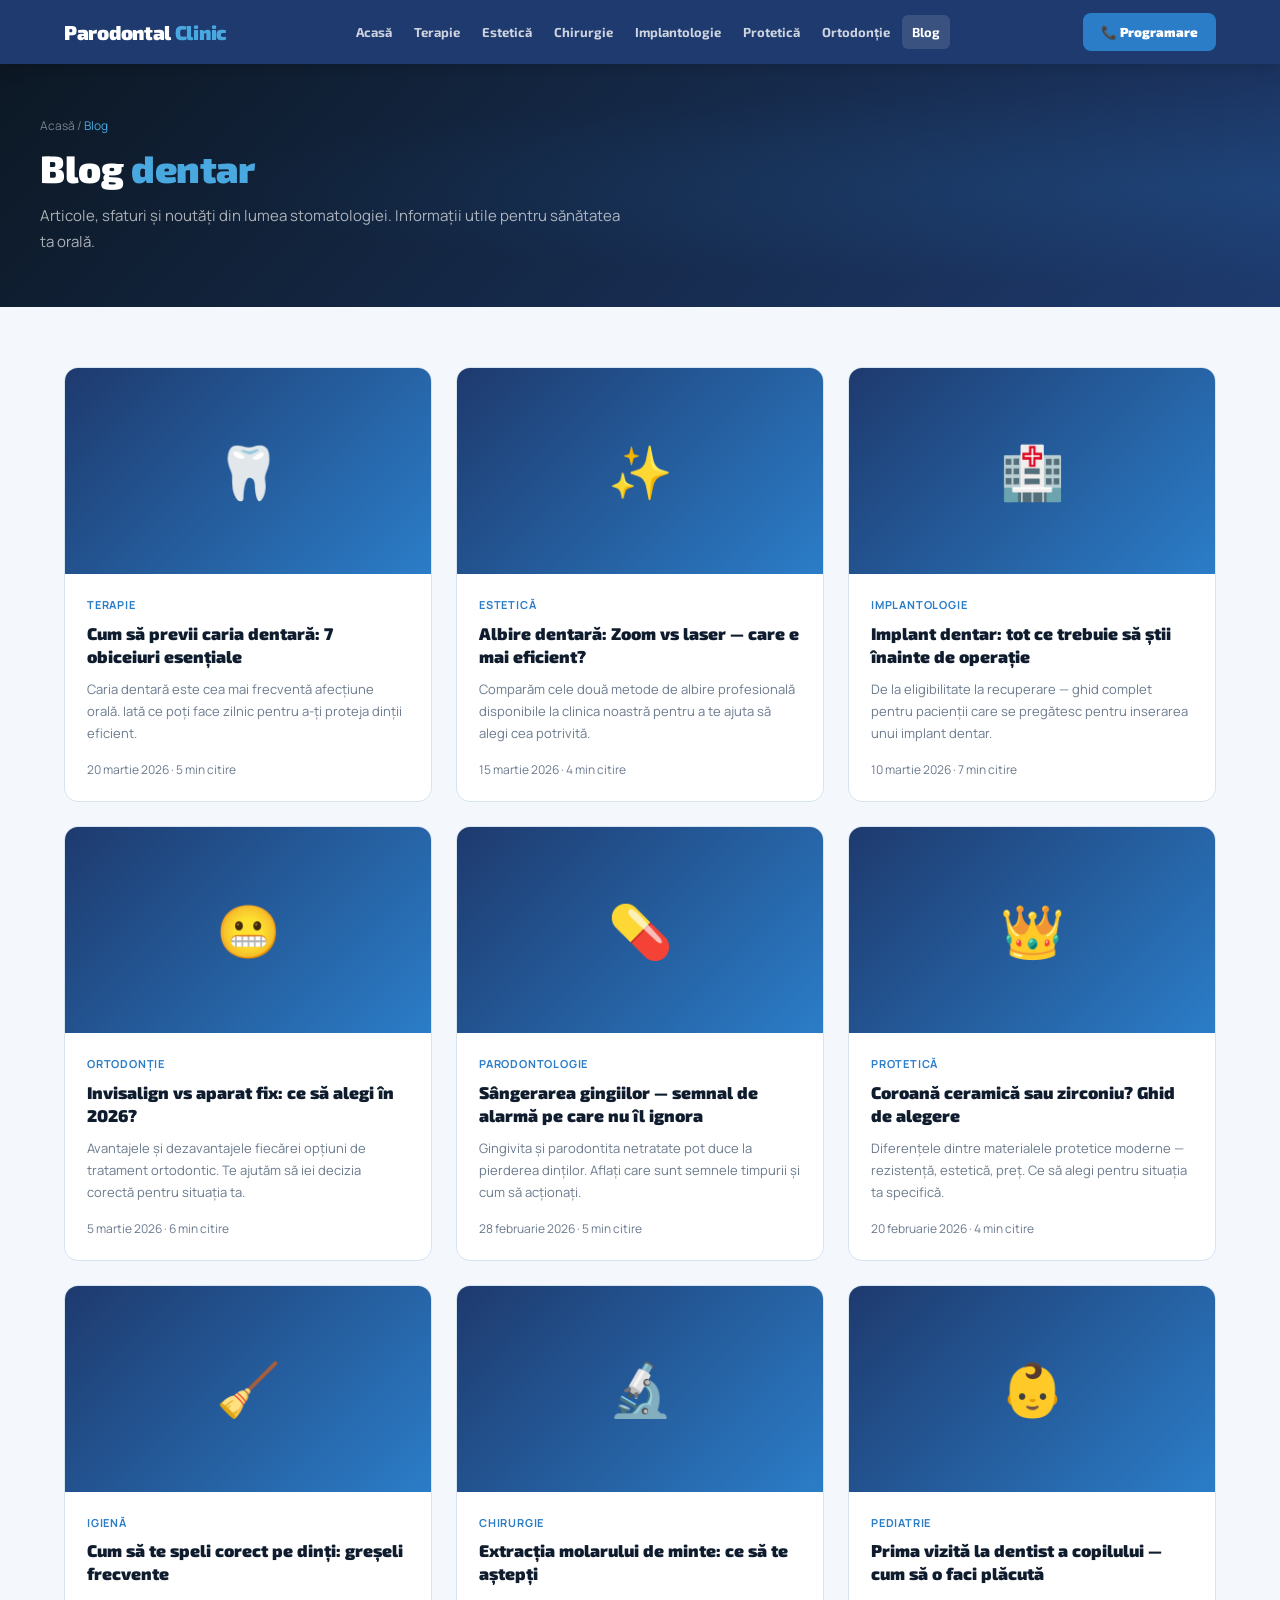
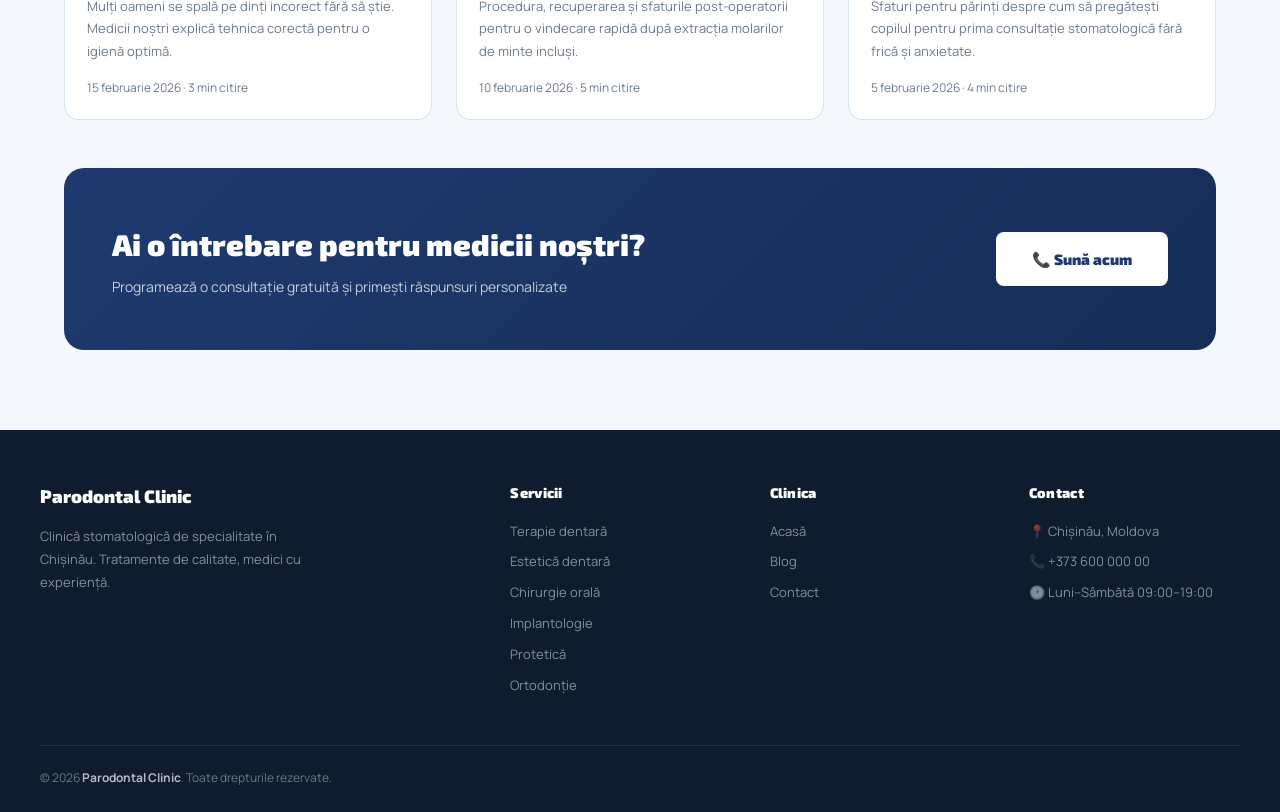
==== blog.html @ 5eae3a57 "Full multi-page website: 8 pages, responsive desktop+mobile, official brand colors" ====
<!DOCTYPE html>
<html lang="ro">
<head>
<meta charset="UTF-8">
<meta name="viewport" content="width=device-width, initial-scale=1.0">
<meta name="theme-color" content="#1E3A6E">
<title>Blog — Parodontal Clinic</title>
<link rel="preconnect" href="https://fonts.googleapis.com">
<link href="https://fonts.googleapis.com/css2?family=Exo+2:wght@700;900&family=Manrope:wght@400;500;600;700&display=swap" rel="stylesheet">
<link rel="stylesheet" href="style.css">
</head>
<body>
<header class="hdr">
  <div class="hdr-inner">
    <a href="index.html" class="logo">
      <img src="logo.png" alt="Parodontal Clinic" onerror="this.style.display='none';this.nextElementSibling.style.display='block'">
      <span class="logo-text" style="display:none">Parodontal <em>Clinic</em></span>
    </a>
    <nav class="nav">
      <a href="index.html">Acasă</a><a href="terapie.html">Terapie</a><a href="estetica.html">Estetică</a><a href="chirurgie.html">Chirurgie</a><a href="implantologie.html">Implantologie</a><a href="protetica.html">Protetică</a><a href="ortodontie.html">Ortodonție</a>
      <a href="blog.html" class="active">Blog</a>
    </nav>
    <a href="tel:+37360000000" class="hdr-phone">📞 Programare</a>
    <button class="hamburger" id="hamburger"><span></span><span></span><span></span></button>
  </div>
</header>
<div class="mobile-nav" id="mobileNav">
  <a href="index.html">🏠 Acasă</a><a href="terapie.html">🦷 Terapie</a><a href="estetica.html">✨ Estetică</a><a href="chirurgie.html">🔬 Chirurgie</a><a href="implantologie.html">🏥 Implantologie</a><a href="protetica.html">👑 Protetică</a><a href="ortodontie.html">😬 Ortodonție</a>
  <a href="blog.html" class="active">📝 Blog</a>
  <a href="tel:+37360000000" class="mob-phone">📞 Sună acum</a>
</div>

<div class="page-hero">
  <div class="page-hero-inner">
    <div class="breadcrumb"><a href="index.html">Acasă</a> / <span>Blog</span></div>
    <h1>Blog <em>dentar</em></h1>
    <p>Articole, sfaturi și noutăți din lumea stomatologiei. Informații utile pentru sănătatea ta orală.</p>
  </div>
</div>

<div class="page">
  <div class="blog-grid">
    <a href="#" class="blog-card">
      <div class="blog-img">🦷</div>
      <div class="blog-body">
        <div class="blog-cat">Terapie</div>
        <div class="blog-title">Cum să previi caria dentară: 7 obiceiuri esențiale</div>
        <div class="blog-excerpt">Caria dentară este cea mai frecventă afecțiune orală. Iată ce poți face zilnic pentru a-ți proteja dinții eficient.</div>
        <div class="blog-meta">20 martie 2026 · 5 min citire</div>
      </div>
    </a>
    <a href="#" class="blog-card">
      <div class="blog-img">✨</div>
      <div class="blog-body">
        <div class="blog-cat">Estetică</div>
        <div class="blog-title">Albire dentară: Zoom vs laser — care e mai eficient?</div>
        <div class="blog-excerpt">Comparăm cele două metode de albire profesională disponibile la clinica noastră pentru a te ajuta să alegi cea potrivită.</div>
        <div class="blog-meta">15 martie 2026 · 4 min citire</div>
      </div>
    </a>
    <a href="#" class="blog-card">
      <div class="blog-img">🏥</div>
      <div class="blog-body">
        <div class="blog-cat">Implantologie</div>
        <div class="blog-title">Implant dentar: tot ce trebuie să știi înainte de operație</div>
        <div class="blog-excerpt">De la eligibilitate la recuperare — ghid complet pentru pacienții care se pregătesc pentru inserarea unui implant dentar.</div>
        <div class="blog-meta">10 martie 2026 · 7 min citire</div>
      </div>
    </a>
    <a href="#" class="blog-card">
      <div class="blog-img">😬</div>
      <div class="blog-body">
        <div class="blog-cat">Ortodonție</div>
        <div class="blog-title">Invisalign vs aparat fix: ce să alegi în 2026?</div>
        <div class="blog-excerpt">Avantajele și dezavantajele fiecărei opțiuni de tratament ortodontic. Te ajutăm să iei decizia corectă pentru situația ta.</div>
        <div class="blog-meta">5 martie 2026 · 6 min citire</div>
      </div>
    </a>
    <a href="#" class="blog-card">
      <div class="blog-img">💊</div>
      <div class="blog-body">
        <div class="blog-cat">Parodontologie</div>
        <div class="blog-title">Sângerarea gingiilor — semnal de alarmă pe care nu îl ignora</div>
        <div class="blog-excerpt">Gingivita și parodontita netratate pot duce la pierderea dinților. Aflați care sunt semnele timpurii și cum să acționați.</div>
        <div class="blog-meta">28 februarie 2026 · 5 min citire</div>
      </div>
    </a>
    <a href="#" class="blog-card">
      <div class="blog-img">👑</div>
      <div class="blog-body">
        <div class="blog-cat">Protetică</div>
        <div class="blog-title">Coroană ceramică sau zirconiu? Ghid de alegere</div>
        <div class="blog-excerpt">Diferențele dintre materialele protetice moderne — rezistență, estetică, preț. Ce să alegi pentru situația ta specifică.</div>
        <div class="blog-meta">20 februarie 2026 · 4 min citire</div>
      </div>
    </a>
    <a href="#" class="blog-card">
      <div class="blog-img">🧹</div>
      <div class="blog-body">
        <div class="blog-cat">Igienă</div>
        <div class="blog-title">Cum să te speli corect pe dinți: greșeli frecvente</div>
        <div class="blog-excerpt">Mulți oameni se spală pe dinți incorect fără să știe. Medicii noștri explică tehnica corectă pentru o igienă optimă.</div>
        <div class="blog-meta">15 februarie 2026 · 3 min citire</div>
      </div>
    </a>
    <a href="#" class="blog-card">
      <div class="blog-img">🔬</div>
      <div class="blog-body">
        <div class="blog-cat">Chirurgie</div>
        <div class="blog-title">Extracția molarului de minte: ce să te aștepți</div>
        <div class="blog-excerpt">Procedura, recuperarea și sfaturile post-operatorii pentru o vindecare rapidă după extracția molarilor de minte incluși.</div>
        <div class="blog-meta">10 februarie 2026 · 5 min citire</div>
      </div>
    </a>
    <a href="#" class="blog-card">
      <div class="blog-img">👶</div>
      <div class="blog-body">
        <div class="blog-cat">Pediatrie</div>
        <div class="blog-title">Prima vizită la dentist a copilului — cum să o faci plăcută</div>
        <div class="blog-excerpt">Sfaturi pentru părinți despre cum să pregătești copilul pentru prima consultație stomatologică fără frică și anxietate.</div>
        <div class="blog-meta">5 februarie 2026 · 4 min citire</div>
      </div>
    </a>
  </div>

  <div style="margin-top:48px">
    <div class="cta-banner">
      <div class="cta-text"><h2>Ai o întrebare pentru medicii noștri?</h2><p>Programează o consultație gratuită și primești răspunsuri personalizate</p></div>
      <a href="tel:+37360000000" class="btn-white">📞 Sună acum</a>
    </div>
  </div>
</div>

<footer>
  <div class="footer-inner">
    <div class="footer-grid">
      <div class="footer-brand"><div class="footer-logo"><img src="logo.png" alt="Parodontal Clinic" onerror="this.style.display='none';this.nextElementSibling.style.display='block'"><span class="footer-logo-text" style="display:none">Parodontal Clinic</span></div><p>Clinică stomatologică de specialitate în Chișinău. Tratamente de calitate, medici cu experiență.</p></div>
      <div class="footer-col"><h4>Servicii</h4><a href="terapie.html">Terapie dentară</a><a href="estetica.html">Estetică dentară</a><a href="chirurgie.html">Chirurgie orală</a><a href="implantologie.html">Implantologie</a><a href="protetica.html">Protetică</a><a href="ortodontie.html">Ortodonție</a></div>
      <div class="footer-col"><h4>Clinica</h4><a href="index.html">Acasă</a><a href="blog.html">Blog</a><a href="#">Contact</a></div>
      <div class="footer-col"><h4>Contact</h4><p>📍 Chișinău, Moldova</p><p>📞 +373 600 000 00</p><p>🕐 Luni–Sâmbătă 09:00–19:00</p></div>
    </div>
    <div class="footer-bottom"><span>© 2026 <strong>Parodontal Clinic</strong>. Toate drepturile rezervate.</span></div>
  </div>
</footer>
<script>const ham=document.getElementById('hamburger'),mob=document.getElementById('mobileNav');ham.addEventListener('click',()=>{ham.classList.toggle('open');mob.classList.toggle('open');document.body.style.overflow=mob.classList.contains('open')?'hidden':'';});mob.querySelectorAll('a').forEach(a=>a.addEventListener('click',()=>{ham.classList.remove('open');mob.classList.remove('open');document.body.style.overflow='';}));</script>
</body>
</html>
---- style.css ----
/* ─── RESET & VARIABLES ─── */
*,*::before,*::after{box-sizing:border-box;margin:0;padding:0}
:root{
  --primary:#1E3A6E;
  --primary2:#162d57;
  --blue:#2B7DC8;
  --blue2:#4AA8E0;
  --ink:#0F1C2E;
  --ink2:#2D3F55;
  --ink3:#6B7A8D;
  --bg:#F4F8FC;
  --white:#fff;
  --border:#D6E4F0;
  --r:14px;
  --rs:8px;
  --max:1200px;
}
html,body{overflow-x:hidden}
body{font-family:'Manrope',sans-serif;background:var(--bg);color:var(--ink);font-size:15px;line-height:1.6}
a{color:inherit;text-decoration:none}
img{max-width:100%;display:block}

/* ─── HEADER / NAV ─── */
.hdr{background:var(--primary);position:sticky;top:0;z-index:200;box-shadow:0 2px 16px rgba(0,0,0,.2)}
.hdr-inner{max-width:var(--max);margin:0 auto;display:flex;align-items:center;justify-content:space-between;padding:0 24px;height:64px}
.logo img{height:38px;width:auto}
.logo-text{font-family:'Exo 2',sans-serif;font-size:20px;font-weight:900;color:#fff;letter-spacing:-.3px}
.logo-text em{color:var(--blue2);font-style:normal}
.nav{display:flex;align-items:center;gap:2px}
.nav a{font-family:'Exo 2',sans-serif;font-size:13px;font-weight:700;color:rgba(255,255,255,.78);padding:7px 10px;border-radius:6px;transition:all .15s;white-space:nowrap}
.nav a:hover,.nav a.active{color:#fff;background:rgba(255,255,255,.12)}
.hdr-phone{background:var(--blue);border-radius:var(--rs);padding:9px 18px;color:#fff;font-family:'Exo 2',sans-serif;font-size:13px;font-weight:900;white-space:nowrap;margin-left:14px;transition:background .2s}
.hdr-phone:hover{background:#2370b5}

/* hamburger */
.hamburger{display:none;flex-direction:column;gap:5px;cursor:pointer;padding:8px;background:none;border:none}
.hamburger span{display:block;width:24px;height:2px;background:#fff;border-radius:2px;transition:all .3s}
.hamburger.open span:nth-child(1){transform:translateY(7px) rotate(45deg)}
.hamburger.open span:nth-child(2){opacity:0}
.hamburger.open span:nth-child(3){transform:translateY(-7px) rotate(-45deg)}

/* mobile nav */
.mobile-nav{display:none;position:fixed;top:64px;left:0;right:0;bottom:0;background:var(--primary);z-index:199;overflow-y:auto;padding:16px}
.mobile-nav.open{display:block}
.mobile-nav a{display:block;font-family:'Exo 2',sans-serif;font-size:16px;font-weight:700;color:rgba(255,255,255,.8);padding:15px 16px;border-bottom:1px solid rgba(255,255,255,.1);border-radius:var(--rs)}
.mobile-nav a:hover,.mobile-nav a.active{color:#fff;background:rgba(255,255,255,.1)}
.mob-phone{display:block;background:var(--blue);color:#fff;text-align:center;font-family:'Exo 2',sans-serif;font-size:16px;font-weight:900;padding:16px;border-radius:var(--rs);margin-top:16px}

/* ─── HERO ─── */
.hero{background:linear-gradient(135deg,#0c1824 0%,var(--primary) 100%);padding:80px 24px 72px;position:relative;overflow:hidden}
.hero::before{content:'';position:absolute;inset:0;background:radial-gradient(ellipse at 70% 50%,rgba(43,125,200,.2) 0%,transparent 60%);pointer-events:none}
.hero-inner{max-width:var(--max);margin:0 auto;display:grid;grid-template-columns:1fr 1fr;gap:56px;align-items:center;position:relative;z-index:1}
.hero-badge{display:inline-block;background:rgba(74,168,224,.15);border:1px solid rgba(74,168,224,.4);border-radius:20px;padding:5px 14px;font-size:12px;font-weight:700;color:var(--blue2);letter-spacing:.5px;margin-bottom:16px}
.hero h1{font-family:'Exo 2',sans-serif;font-size:44px;font-weight:900;color:#fff;line-height:1.1;letter-spacing:-.5px;margin-bottom:16px}
.hero h1 em{color:var(--blue2);font-style:normal}
.hero-sub{font-size:16px;color:rgba(255,255,255,.65);margin-bottom:28px;line-height:1.7;max-width:480px}
.hero-btns{display:flex;gap:12px;flex-wrap:wrap}
.btn-primary{background:var(--blue);color:#fff;font-family:'Exo 2',sans-serif;font-size:15px;font-weight:900;padding:14px 28px;border-radius:var(--rs);transition:background .2s;border:none;cursor:pointer;display:inline-block}
.btn-primary:hover{background:#2370b5}
.btn-outline{background:transparent;color:#fff;font-family:'Exo 2',sans-serif;font-size:15px;font-weight:700;padding:14px 28px;border-radius:var(--rs);border:2px solid rgba(255,255,255,.35);transition:all .2s;display:inline-block}
.btn-outline:hover{border-color:rgba(255,255,255,.8)}
.hero-img-wrap{display:flex;justify-content:center}
.hero-img-box{width:100%;max-width:440px;aspect-ratio:4/3;background:rgba(255,255,255,.06);border:1px solid rgba(255,255,255,.12);border-radius:20px;display:flex;align-items:center;justify-content:center;font-size:90px}
.hero-stats{display:flex;gap:36px;margin-top:36px;flex-wrap:wrap}
.hstat-num{font-family:'Exo 2',sans-serif;font-size:30px;font-weight:900;color:var(--blue2);line-height:1}
.hstat-label{font-size:12px;color:rgba(255,255,255,.55);margin-top:4px}

/* ─── PAGE WRAP ─── */
.page{max-width:var(--max);margin:0 auto;padding:60px 24px 80px}

/* ─── SECTION ─── */
.section{margin-bottom:68px}
.section-head{margin-bottom:36px}
.section-head.center{text-align:center}
.stitle{font-family:'Exo 2',sans-serif;font-size:32px;font-weight:900;letter-spacing:-.5px;line-height:1.15;margin-bottom:8px}
.stitle em{font-style:normal;color:var(--blue)}
.sdesc{font-size:15px;color:var(--ink3);line-height:1.7;max-width:600px}
.section-head.center .sdesc{margin:0 auto}

/* ─── SERVICES GRID ─── */
.services-grid{display:grid;grid-template-columns:repeat(3,1fr);gap:22px}
.srv-card{background:var(--white);border:1px solid var(--border);border-radius:var(--r);padding:30px 24px;transition:box-shadow .2s,transform .2s;display:block}
.srv-card:hover{box-shadow:0 8px 36px rgba(30,58,110,.12);transform:translateY(-4px)}
.srv-icon{font-size:42px;margin-bottom:14px}
.srv-name{font-family:'Exo 2',sans-serif;font-size:18px;font-weight:900;color:var(--ink);margin-bottom:8px}
.srv-desc{font-size:13px;color:var(--ink3);line-height:1.7;margin-bottom:14px}
.srv-link{font-family:'Exo 2',sans-serif;font-size:13px;font-weight:700;color:var(--blue);display:flex;align-items:center;gap:4px}

/* ─── WHY GRID ─── */
.why-grid{display:grid;grid-template-columns:repeat(4,1fr);gap:20px}
.why-card{background:var(--white);border:1px solid var(--border);border-radius:var(--r);padding:28px 20px;text-align:center}
.why-icon{font-size:38px;margin-bottom:14px}
.why-title{font-family:'Exo 2',sans-serif;font-size:15px;font-weight:900;color:var(--ink);margin-bottom:8px}
.why-desc{font-size:13px;color:var(--ink3);line-height:1.6}

/* ─── DOCTORS ─── */
.doctors-grid{display:grid;grid-template-columns:repeat(4,1fr);gap:20px}
.doc-card{background:var(--white);border:1px solid var(--border);border-radius:var(--r);padding:28px 18px;text-align:center}
.doc-avatar{width:76px;height:76px;border-radius:50%;background:linear-gradient(135deg,var(--primary),var(--blue));display:flex;align-items:center;justify-content:center;font-size:32px;margin:0 auto 14px}
.doc-name{font-family:'Exo 2',sans-serif;font-size:15px;font-weight:900;color:var(--ink)}
.doc-spec{font-size:12px;color:var(--ink3);margin-top:4px}
.doc-exp{font-size:12px;color:var(--blue);font-weight:700;margin-top:6px}

/* ─── REVIEWS ─── */
.reviews-grid{display:grid;grid-template-columns:repeat(3,1fr);gap:20px}
.review-card{background:var(--white);border:1px solid var(--border);border-radius:var(--r);padding:26px}
.review-stars{color:#F59E0B;font-size:14px;margin-bottom:10px}
.review-text{font-size:13px;color:#444;line-height:1.75;margin-bottom:12px;font-style:italic}
.review-author{font-size:12px;color:var(--ink3);font-weight:700}

/* ─── CTA BANNER ─── */
.cta-banner{background:linear-gradient(135deg,var(--primary) 0%,var(--primary2) 100%);border-radius:20px;padding:52px 48px;display:flex;align-items:center;justify-content:space-between;gap:28px}
.cta-text h2{font-family:'Exo 2',sans-serif;font-size:30px;font-weight:900;color:#fff;margin-bottom:8px}
.cta-text p{font-size:14px;color:rgba(255,255,255,.75)}
.btn-white{background:#fff;color:var(--primary);font-family:'Exo 2',sans-serif;font-size:15px;font-weight:900;padding:15px 36px;border-radius:var(--rs);white-space:nowrap;display:inline-block;transition:opacity .2s}
.btn-white:hover{opacity:.9}

/* ─── PAGE HERO (inner pages) ─── */
.page-hero{background:linear-gradient(135deg,#0c1824 0%,var(--primary) 100%);padding:52px 24px;position:relative;overflow:hidden}
.page-hero::before{content:'';position:absolute;inset:0;background:radial-gradient(ellipse at right,rgba(43,125,200,.18) 0%,transparent 60%);pointer-events:none}
.page-hero-inner{max-width:var(--max);margin:0 auto;position:relative;z-index:1}
.breadcrumb{font-size:12px;color:rgba(255,255,255,.45);margin-bottom:12px}
.breadcrumb a{color:rgba(255,255,255,.45)}
.breadcrumb a:hover{color:#fff}
.breadcrumb span{color:var(--blue2)}
.page-hero h1{font-family:'Exo 2',sans-serif;font-size:38px;font-weight:900;color:#fff;line-height:1.15;letter-spacing:-.4px;margin-bottom:12px}
.page-hero h1 em{color:var(--blue2);font-style:normal}
.page-hero p{font-size:15px;color:rgba(255,255,255,.65);max-width:580px;line-height:1.75}

/* ─── TREATMENT CARDS ─── */
.treatment-grid{display:grid;grid-template-columns:repeat(2,1fr);gap:22px;margin-bottom:48px}
.treatment-card{background:var(--white);border:1px solid var(--border);border-radius:var(--r);overflow:hidden}
.treatment-top{background:linear-gradient(135deg,var(--primary),var(--blue));padding:22px;display:flex;align-items:center;gap:14px}
.treatment-top .t-icon{font-size:34px}
.treatment-top .t-name{font-family:'Exo 2',sans-serif;font-size:17px;font-weight:900;color:#fff}
.treatment-body{padding:20px}
.treatment-body p{font-size:13px;color:var(--ink3);line-height:1.75;margin-bottom:12px}
.treatment-price{font-family:'Exo 2',sans-serif;font-size:15px;font-weight:800;color:var(--blue)}

/* ─── BLOG ─── */
.blog-grid{display:grid;grid-template-columns:repeat(3,1fr);gap:24px}
.blog-card{background:var(--white);border:1px solid var(--border);border-radius:var(--r);overflow:hidden;transition:box-shadow .2s,transform .2s}
.blog-card:hover{box-shadow:0 8px 32px rgba(30,58,110,.1);transform:translateY(-4px)}
.blog-img{aspect-ratio:16/9;background:linear-gradient(135deg,var(--primary),var(--blue));display:flex;align-items:center;justify-content:center;font-size:52px}
.blog-body{padding:22px}
.blog-cat{font-size:11px;font-weight:700;color:var(--blue);text-transform:uppercase;letter-spacing:.8px;margin-bottom:8px}
.blog-title{font-family:'Exo 2',sans-serif;font-size:17px;font-weight:900;color:var(--ink);line-height:1.35;margin-bottom:10px}
.blog-excerpt{font-size:13px;color:var(--ink3);line-height:1.7;margin-bottom:16px}
.blog-meta{font-size:12px;color:var(--ink3)}

/* ─── FOOTER ─── */
footer{background:var(--ink);padding:52px 24px 24px}
.footer-inner{max-width:var(--max);margin:0 auto}
.footer-grid{display:grid;grid-template-columns:2fr 1fr 1fr 1fr;gap:48px;margin-bottom:40px}
.footer-logo{margin-bottom:14px}
.footer-logo img{height:34px;width:auto;filter:brightness(0) invert(1);opacity:.9}
.footer-logo-text{font-family:'Exo 2',sans-serif;font-size:18px;font-weight:900;color:#fff}
.footer-brand p{font-size:13px;color:rgba(255,255,255,.5);line-height:1.75;max-width:280px;margin-top:10px}
.footer-col h4{font-family:'Exo 2',sans-serif;font-size:14px;font-weight:900;color:#fff;margin-bottom:16px;letter-spacing:.3px}
.footer-col a{display:block;font-size:13px;color:rgba(255,255,255,.5);margin-bottom:10px;transition:color .2s}
.footer-col a:hover{color:#fff}
.footer-col p{font-size:13px;color:rgba(255,255,255,.5);margin-bottom:10px;line-height:1.6}
.footer-bottom{border-top:1px solid rgba(255,255,255,.1);padding-top:22px;display:flex;align-items:center;justify-content:space-between;font-size:12px;color:rgba(255,255,255,.4);flex-wrap:wrap;gap:8px}
.footer-bottom strong{color:rgba(255,255,255,.7)}

/* ─── RESPONSIVE ─── */
@media(max-width:1024px){
  .services-grid{grid-template-columns:repeat(2,1fr)}
  .why-grid{grid-template-columns:repeat(2,1fr)}
  .doctors-grid{grid-template-columns:repeat(2,1fr)}
  .footer-grid{grid-template-columns:1fr 1fr;gap:32px}
}
@media(max-width:768px){
  .nav,.hdr-phone{display:none}
  .hamburger{display:flex}
  .hero-inner{grid-template-columns:1fr}
  .hero h1{font-size:30px}
  .hero-img-wrap{display:none}
  .hero-stats{gap:22px}
  .hstat-num{font-size:24px}
  .services-grid{grid-template-columns:1fr}
  .why-grid{grid-template-columns:1fr 1fr}
  .doctors-grid{grid-template-columns:1fr 1fr}
  .reviews-grid{grid-template-columns:1fr}
  .treatment-grid{grid-template-columns:1fr}
  .blog-grid{grid-template-columns:1fr}
  .cta-banner{flex-direction:column;text-align:center;padding:36px 24px}
  .cta-text h2{font-size:22px}
  .footer-grid{grid-template-columns:1fr;gap:28px}
  .page{padding:36px 16px 60px}
  .stitle{font-size:24px}
  .page-hero{padding:36px 16px}
  .page-hero h1{font-size:28px}
  .footer-bottom{justify-content:center;text-align:center}
}
@media(max-width:480px){
  .why-grid{grid-template-columns:1fr}
  .hero-btns{flex-direction:column}
  .btn-primary,.btn-outline{text-align:center;width:100%}
}
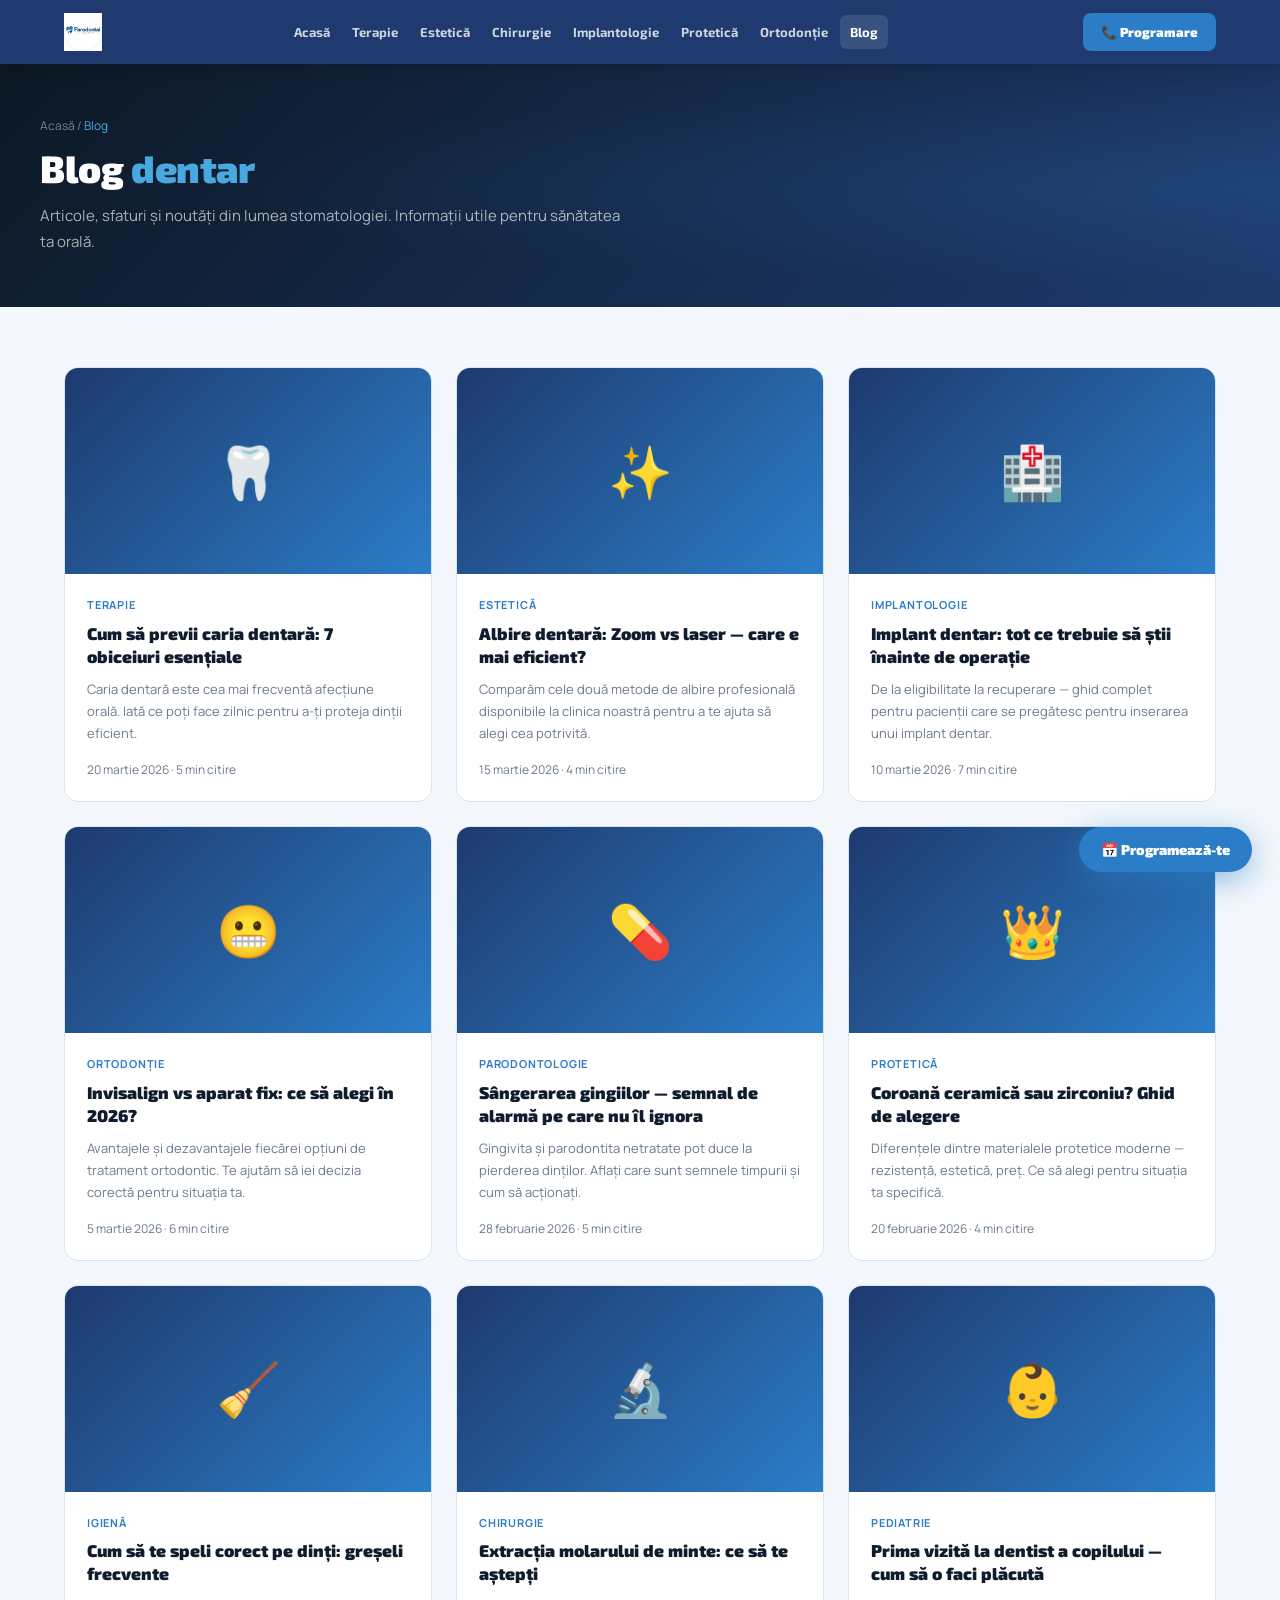
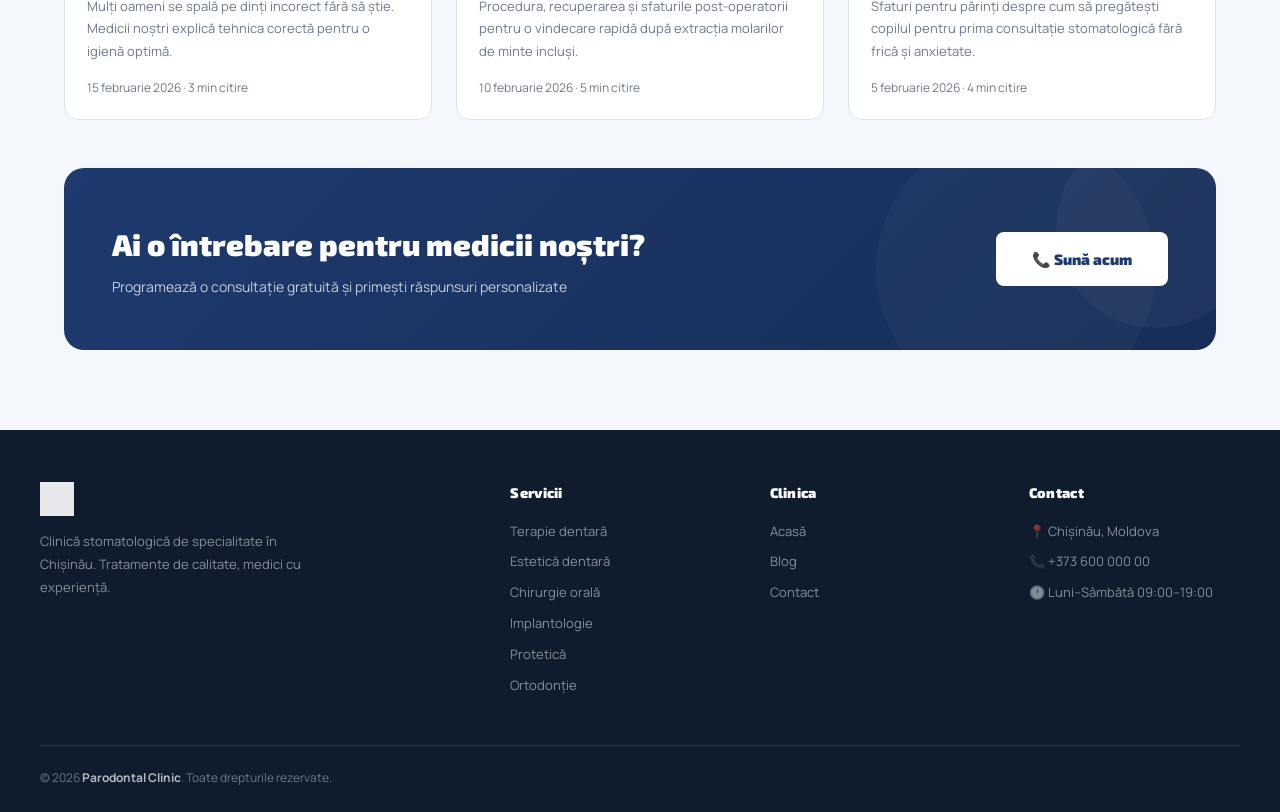
==== commit 17e4c57b: "Add animations, booking modal form on all pages, photo integration" ====
--- a/blog.html
+++ b/blog.html
@@ -124,7 +124,7 @@
   </div>
 
   <div style="margin-top:48px">
-    <div class="cta-banner">
+    <div class="cta-banner anim">
       <div class="cta-text"><h2>Ai o întrebare pentru medicii noștri?</h2><p>Programează o consultație gratuită și primești răspunsuri personalizate</p></div>
       <a href="tel:+37360000000" class="btn-white">📞 Sună acum</a>
     </div>
@@ -142,6 +142,56 @@
     <div class="footer-bottom"><span>© 2026 <strong>Parodontal Clinic</strong>. Toate drepturile rezervate.</span></div>
   </div>
 </footer>
-<script>const ham=document.getElementById('hamburger'),mob=document.getElementById('mobileNav');ham.addEventListener('click',()=>{ham.classList.toggle('open');mob.classList.toggle('open');document.body.style.overflow=mob.classList.contains('open')?'hidden':'';});mob.querySelectorAll('a').forEach(a=>a.addEventListener('click',()=>{ham.classList.remove('open');mob.classList.remove('open');document.body.style.overflow='';}));</script>
+
+<!-- FLOATING BOOK BUTTON -->
+<button class="book-float" id="bookBtn">📅 Programează-te</button>
+
+<!-- BOOKING MODAL -->
+<div class="modal" id="bookModal">
+  <div class="modal-overlay" id="bookOverlay"></div>
+  <div class="modal-box">
+    <button class="modal-close" id="bookClose">✕</button>
+    <div class="modal-title">Programare online</div>
+    <div class="modal-sub">Completează formularul și te contactăm în cel mai scurt timp.</div>
+    <form id="bookForm">
+      <div class="form-row">
+        <div class="form-group">
+          <label>Nume *</label>
+          <input type="text" placeholder="Ion Popescu" required>
+        </div>
+        <div class="form-group">
+          <label>Telefon *</label>
+          <input type="tel" placeholder="+373 6XX XXX XXX" required>
+        </div>
+      </div>
+      <div class="form-group">
+        <label>Serviciu dorit</label>
+        <select>
+          <option value="">— Selectează serviciul —</option>
+          <option>Consultație gratuită</option>
+          <option>Terapie dentară</option>
+          <option>Estetică dentară / Albire</option>
+          <option>Chirurgie orală</option>
+          <option>Implantologie</option>
+          <option>Protetică dentară</option>
+          <option>Ortodonție</option>
+          <option>Igienă profesională</option>
+          <option>Altul</option>
+        </select>
+      </div>
+      <div class="form-group">
+        <label>Data preferată</label>
+        <input type="date">
+      </div>
+      <div class="form-group">
+        <label>Mesaj (opțional)</label>
+        <textarea placeholder="Descrie pe scurt problema sau întrebarea ta..."></textarea>
+      </div>
+      <button type="submit" class="form-submit">Trimite cererea →</button>
+    </form>
+  </div>
+</div>
+
+<script src="app.js"></script>
 </body>
 </html>
--- a/style.css
+++ b/style.css
@@ -20,6 +20,22 @@
 a{color:inherit;text-decoration:none}
 img{max-width:100%;display:block}
 
+/* ─── SCROLL ANIMATIONS ─── */
+.anim{opacity:0;transform:translateY(32px);transition:opacity .65s ease,transform .65s ease}
+.anim.visible{opacity:1;transform:none}
+.anim-left{opacity:0;transform:translateX(-40px);transition:opacity .65s ease,transform .65s ease}
+.anim-left.visible{opacity:1;transform:none}
+.anim-right{opacity:0;transform:translateX(40px);transition:opacity .65s ease,transform .65s ease}
+.anim-right.visible{opacity:1;transform:none}
+.anim-scale{opacity:0;transform:scale(.92);transition:opacity .6s ease,transform .6s ease}
+.anim-scale.visible{opacity:1;transform:scale(1)}
+.delay-1{transition-delay:.1s}
+.delay-2{transition-delay:.2s}
+.delay-3{transition-delay:.3s}
+.delay-4{transition-delay:.4s}
+.delay-5{transition-delay:.5s}
+.delay-6{transition-delay:.6s}
+
 /* ─── HEADER / NAV ─── */
 .hdr{background:var(--primary);position:sticky;top:0;z-index:200;box-shadow:0 2px 16px rgba(0,0,0,.2)}
 .hdr-inner{max-width:var(--max);margin:0 auto;display:flex;align-items:center;justify-content:space-between;padding:0 24px;height:64px}
@@ -27,10 +43,10 @@
 .logo-text{font-family:'Exo 2',sans-serif;font-size:20px;font-weight:900;color:#fff;letter-spacing:-.3px}
 .logo-text em{color:var(--blue2);font-style:normal}
 .nav{display:flex;align-items:center;gap:2px}
-.nav a{font-family:'Exo 2',sans-serif;font-size:13px;font-weight:700;color:rgba(255,255,255,.78);padding:7px 10px;border-radius:6px;transition:all .15s;white-space:nowrap}
+.nav a{font-family:'Exo 2',sans-serif;font-size:13px;font-weight:700;color:rgba(255,255,255,.78);padding:7px 10px;border-radius:6px;transition:all .2s;white-space:nowrap}
 .nav a:hover,.nav a.active{color:#fff;background:rgba(255,255,255,.12)}
-.hdr-phone{background:var(--blue);border-radius:var(--rs);padding:9px 18px;color:#fff;font-family:'Exo 2',sans-serif;font-size:13px;font-weight:900;white-space:nowrap;margin-left:14px;transition:background .2s}
-.hdr-phone:hover{background:#2370b5}
+.hdr-phone{background:var(--blue);border-radius:var(--rs);padding:9px 18px;color:#fff;font-family:'Exo 2',sans-serif;font-size:13px;font-weight:900;white-space:nowrap;margin-left:14px;transition:background .2s,transform .15s}
+.hdr-phone:hover{background:#2370b5;transform:scale(1.04)}
 
 /* hamburger */
 .hamburger{display:none;flex-direction:column;gap:5px;cursor:pointer;padding:8px;background:none;border:none}
@@ -42,7 +58,7 @@
 /* mobile nav */
 .mobile-nav{display:none;position:fixed;top:64px;left:0;right:0;bottom:0;background:var(--primary);z-index:199;overflow-y:auto;padding:16px}
 .mobile-nav.open{display:block}
-.mobile-nav a{display:block;font-family:'Exo 2',sans-serif;font-size:16px;font-weight:700;color:rgba(255,255,255,.8);padding:15px 16px;border-bottom:1px solid rgba(255,255,255,.1);border-radius:var(--rs)}
+.mobile-nav a{display:block;font-family:'Exo 2',sans-serif;font-size:16px;font-weight:700;color:rgba(255,255,255,.8);padding:15px 16px;border-bottom:1px solid rgba(255,255,255,.1);border-radius:var(--rs);transition:background .15s}
 .mobile-nav a:hover,.mobile-nav a.active{color:#fff;background:rgba(255,255,255,.1)}
 .mob-phone{display:block;background:var(--blue);color:#fff;text-align:center;font-family:'Exo 2',sans-serif;font-size:16px;font-weight:900;padding:16px;border-radius:var(--rs);margin-top:16px}
 
@@ -50,18 +66,21 @@
 .hero{background:linear-gradient(135deg,#0c1824 0%,var(--primary) 100%);padding:80px 24px 72px;position:relative;overflow:hidden}
 .hero::before{content:'';position:absolute;inset:0;background:radial-gradient(ellipse at 70% 50%,rgba(43,125,200,.2) 0%,transparent 60%);pointer-events:none}
 .hero-inner{max-width:var(--max);margin:0 auto;display:grid;grid-template-columns:1fr 1fr;gap:56px;align-items:center;position:relative;z-index:1}
-.hero-badge{display:inline-block;background:rgba(74,168,224,.15);border:1px solid rgba(74,168,224,.4);border-radius:20px;padding:5px 14px;font-size:12px;font-weight:700;color:var(--blue2);letter-spacing:.5px;margin-bottom:16px}
-.hero h1{font-family:'Exo 2',sans-serif;font-size:44px;font-weight:900;color:#fff;line-height:1.1;letter-spacing:-.5px;margin-bottom:16px}
+.hero-badge{display:inline-block;background:rgba(74,168,224,.15);border:1px solid rgba(74,168,224,.4);border-radius:20px;padding:5px 14px;font-size:12px;font-weight:700;color:var(--blue2);letter-spacing:.5px;margin-bottom:16px;animation:fadeDown .7s ease both}
+@keyframes fadeDown{from{opacity:0;transform:translateY(-16px)}to{opacity:1;transform:none}}
+.hero h1{font-family:'Exo 2',sans-serif;font-size:44px;font-weight:900;color:#fff;line-height:1.1;letter-spacing:-.5px;margin-bottom:16px;animation:fadeUp .8s .15s ease both}
 .hero h1 em{color:var(--blue2);font-style:normal}
-.hero-sub{font-size:16px;color:rgba(255,255,255,.65);margin-bottom:28px;line-height:1.7;max-width:480px}
-.hero-btns{display:flex;gap:12px;flex-wrap:wrap}
-.btn-primary{background:var(--blue);color:#fff;font-family:'Exo 2',sans-serif;font-size:15px;font-weight:900;padding:14px 28px;border-radius:var(--rs);transition:background .2s;border:none;cursor:pointer;display:inline-block}
-.btn-primary:hover{background:#2370b5}
+.hero-sub{font-size:16px;color:rgba(255,255,255,.65);margin-bottom:28px;line-height:1.7;max-width:480px;animation:fadeUp .8s .3s ease both}
+.hero-btns{display:flex;gap:12px;flex-wrap:wrap;animation:fadeUp .8s .45s ease both}
+@keyframes fadeUp{from{opacity:0;transform:translateY(20px)}to{opacity:1;transform:none}}
+.btn-primary{background:var(--blue);color:#fff;font-family:'Exo 2',sans-serif;font-size:15px;font-weight:900;padding:14px 28px;border-radius:var(--rs);transition:background .2s,transform .15s,box-shadow .2s;border:none;cursor:pointer;display:inline-block;box-shadow:0 4px 16px rgba(43,125,200,.4)}
+.btn-primary:hover{background:#2370b5;transform:translateY(-2px);box-shadow:0 8px 24px rgba(43,125,200,.5)}
 .btn-outline{background:transparent;color:#fff;font-family:'Exo 2',sans-serif;font-size:15px;font-weight:700;padding:14px 28px;border-radius:var(--rs);border:2px solid rgba(255,255,255,.35);transition:all .2s;display:inline-block}
-.btn-outline:hover{border-color:rgba(255,255,255,.8)}
-.hero-img-wrap{display:flex;justify-content:center}
+.btn-outline:hover{border-color:rgba(255,255,255,.8);background:rgba(255,255,255,.08)}
+.hero-img-wrap{display:flex;justify-content:center;animation:fadeUp .9s .2s ease both}
+.hero-img-real{width:100%;max-width:500px;border-radius:20px;object-fit:cover;aspect-ratio:4/3;box-shadow:0 24px 64px rgba(0,0,0,.4);border:3px solid rgba(255,255,255,.12)}
 .hero-img-box{width:100%;max-width:440px;aspect-ratio:4/3;background:rgba(255,255,255,.06);border:1px solid rgba(255,255,255,.12);border-radius:20px;display:flex;align-items:center;justify-content:center;font-size:90px}
-.hero-stats{display:flex;gap:36px;margin-top:36px;flex-wrap:wrap}
+.hero-stats{display:flex;gap:36px;margin-top:36px;flex-wrap:wrap;animation:fadeUp .8s .6s ease both}
 .hstat-num{font-family:'Exo 2',sans-serif;font-size:30px;font-weight:900;color:var(--blue2);line-height:1}
 .hstat-label{font-size:12px;color:rgba(255,255,255,.55);margin-top:4px}
 
@@ -69,8 +88,8 @@
 .page{max-width:var(--max);margin:0 auto;padding:60px 24px 80px}
 
 /* ─── SECTION ─── */
-.section{margin-bottom:68px}
-.section-head{margin-bottom:36px}
+.section{margin-bottom:72px}
+.section-head{margin-bottom:40px}
 .section-head.center{text-align:center}
 .stitle{font-family:'Exo 2',sans-serif;font-size:32px;font-weight:900;letter-spacing:-.5px;line-height:1.15;margin-bottom:8px}
 .stitle em{font-style:normal;color:var(--blue)}
@@ -79,59 +98,89 @@
 
 /* ─── SERVICES GRID ─── */
 .services-grid{display:grid;grid-template-columns:repeat(3,1fr);gap:22px}
-.srv-card{background:var(--white);border:1px solid var(--border);border-radius:var(--r);padding:30px 24px;transition:box-shadow .2s,transform .2s;display:block}
-.srv-card:hover{box-shadow:0 8px 36px rgba(30,58,110,.12);transform:translateY(-4px)}
-.srv-icon{font-size:42px;margin-bottom:14px}
+.srv-card{background:var(--white);border:1px solid var(--border);border-radius:var(--r);padding:30px 24px;transition:box-shadow .25s,transform .25s,border-color .25s;display:block;position:relative;overflow:hidden}
+.srv-card::before{content:'';position:absolute;inset:0;background:linear-gradient(135deg,rgba(43,125,200,.04),transparent);opacity:0;transition:opacity .3s}
+.srv-card:hover{box-shadow:0 12px 40px rgba(30,58,110,.14);transform:translateY(-5px);border-color:rgba(43,125,200,.3)}
+.srv-card:hover::before{opacity:1}
+.srv-icon{font-size:42px;margin-bottom:14px;display:block;transition:transform .3s}
+.srv-card:hover .srv-icon{transform:scale(1.15)}
 .srv-name{font-family:'Exo 2',sans-serif;font-size:18px;font-weight:900;color:var(--ink);margin-bottom:8px}
 .srv-desc{font-size:13px;color:var(--ink3);line-height:1.7;margin-bottom:14px}
-.srv-link{font-family:'Exo 2',sans-serif;font-size:13px;font-weight:700;color:var(--blue);display:flex;align-items:center;gap:4px}
+.srv-link{font-family:'Exo 2',sans-serif;font-size:13px;font-weight:700;color:var(--blue);display:flex;align-items:center;gap:4px;transition:gap .2s}
+.srv-card:hover .srv-link{gap:8px}
 
 /* ─── WHY GRID ─── */
 .why-grid{display:grid;grid-template-columns:repeat(4,1fr);gap:20px}
-.why-card{background:var(--white);border:1px solid var(--border);border-radius:var(--r);padding:28px 20px;text-align:center}
-.why-icon{font-size:38px;margin-bottom:14px}
+.why-card{background:var(--white);border:1px solid var(--border);border-radius:var(--r);padding:28px 20px;text-align:center;transition:box-shadow .25s,transform .25s}
+.why-card:hover{box-shadow:0 8px 32px rgba(30,58,110,.1);transform:translateY(-4px)}
+.why-icon{font-size:38px;margin-bottom:14px;transition:transform .3s}
+.why-card:hover .why-icon{transform:scale(1.2) rotate(-5deg)}
 .why-title{font-family:'Exo 2',sans-serif;font-size:15px;font-weight:900;color:var(--ink);margin-bottom:8px}
 .why-desc{font-size:13px;color:var(--ink3);line-height:1.6}
 
+/* ─── PHOTO SECTION ─── */
+.photo-section{display:grid;grid-template-columns:1fr 1fr;gap:32px;align-items:center;margin-bottom:72px}
+.photo-section.reverse{direction:rtl}
+.photo-section.reverse>*{direction:ltr}
+.photo-wrap{position:relative}
+.photo-wrap img{width:100%;border-radius:20px;object-fit:cover;aspect-ratio:4/3;box-shadow:0 16px 48px rgba(0,0,0,.12)}
+.photo-wrap::before{content:'';position:absolute;inset:-8px -8px 8px 8px;border:2px solid var(--blue2);border-radius:22px;opacity:.3;pointer-events:none;z-index:-1}
+.photo-content h2{font-family:'Exo 2',sans-serif;font-size:30px;font-weight:900;letter-spacing:-.4px;margin-bottom:12px;line-height:1.2}
+.photo-content h2 em{font-style:normal;color:var(--blue)}
+.photo-content p{font-size:15px;color:var(--ink3);line-height:1.75;margin-bottom:20px}
+
 /* ─── DOCTORS ─── */
 .doctors-grid{display:grid;grid-template-columns:repeat(4,1fr);gap:20px}
-.doc-card{background:var(--white);border:1px solid var(--border);border-radius:var(--r);padding:28px 18px;text-align:center}
-.doc-avatar{width:76px;height:76px;border-radius:50%;background:linear-gradient(135deg,var(--primary),var(--blue));display:flex;align-items:center;justify-content:center;font-size:32px;margin:0 auto 14px}
+.doc-card{background:var(--white);border:1px solid var(--border);border-radius:var(--r);padding:28px 18px;text-align:center;transition:box-shadow .25s,transform .25s}
+.doc-card:hover{box-shadow:0 8px 32px rgba(30,58,110,.1);transform:translateY(-4px)}
+.doc-avatar{width:76px;height:76px;border-radius:50%;background:linear-gradient(135deg,var(--primary),var(--blue));display:flex;align-items:center;justify-content:center;font-size:32px;margin:0 auto 14px;transition:transform .3s}
+.doc-card:hover .doc-avatar{transform:scale(1.08)}
+.doc-avatar img{width:76px;height:76px;border-radius:50%;object-fit:cover}
 .doc-name{font-family:'Exo 2',sans-serif;font-size:15px;font-weight:900;color:var(--ink)}
 .doc-spec{font-size:12px;color:var(--ink3);margin-top:4px}
 .doc-exp{font-size:12px;color:var(--blue);font-weight:700;margin-top:6px}
 
 /* ─── REVIEWS ─── */
 .reviews-grid{display:grid;grid-template-columns:repeat(3,1fr);gap:20px}
-.review-card{background:var(--white);border:1px solid var(--border);border-radius:var(--r);padding:26px}
+.review-card{background:var(--white);border:1px solid var(--border);border-radius:var(--r);padding:26px;transition:box-shadow .25s,transform .25s}
+.review-card:hover{box-shadow:0 8px 32px rgba(30,58,110,.08);transform:translateY(-3px)}
 .review-stars{color:#F59E0B;font-size:14px;margin-bottom:10px}
 .review-text{font-size:13px;color:#444;line-height:1.75;margin-bottom:12px;font-style:italic}
 .review-author{font-size:12px;color:var(--ink3);font-weight:700}
 
 /* ─── CTA BANNER ─── */
-.cta-banner{background:linear-gradient(135deg,var(--primary) 0%,var(--primary2) 100%);border-radius:20px;padding:52px 48px;display:flex;align-items:center;justify-content:space-between;gap:28px}
+.cta-banner{background:linear-gradient(135deg,var(--primary) 0%,var(--primary2) 100%);border-radius:20px;padding:52px 48px;display:flex;align-items:center;justify-content:space-between;gap:28px;position:relative;overflow:hidden}
+.cta-banner::before{content:'';position:absolute;right:-40px;top:-40px;width:200px;height:200px;background:rgba(255,255,255,.04);border-radius:50%}
+.cta-banner::after{content:'';position:absolute;right:60px;bottom:-60px;width:280px;height:280px;background:rgba(255,255,255,.03);border-radius:50%}
 .cta-text h2{font-family:'Exo 2',sans-serif;font-size:30px;font-weight:900;color:#fff;margin-bottom:8px}
 .cta-text p{font-size:14px;color:rgba(255,255,255,.75)}
-.btn-white{background:#fff;color:var(--primary);font-family:'Exo 2',sans-serif;font-size:15px;font-weight:900;padding:15px 36px;border-radius:var(--rs);white-space:nowrap;display:inline-block;transition:opacity .2s}
-.btn-white:hover{opacity:.9}
+.btn-white{background:#fff;color:var(--primary);font-family:'Exo 2',sans-serif;font-size:15px;font-weight:900;padding:15px 36px;border-radius:var(--rs);white-space:nowrap;display:inline-block;transition:transform .2s,box-shadow .2s;position:relative;z-index:1}
+.btn-white:hover{transform:translateY(-2px);box-shadow:0 8px 24px rgba(0,0,0,.2)}
 
 /* ─── PAGE HERO (inner pages) ─── */
 .page-hero{background:linear-gradient(135deg,#0c1824 0%,var(--primary) 100%);padding:52px 24px;position:relative;overflow:hidden}
 .page-hero::before{content:'';position:absolute;inset:0;background:radial-gradient(ellipse at right,rgba(43,125,200,.18) 0%,transparent 60%);pointer-events:none}
 .page-hero-inner{max-width:var(--max);margin:0 auto;position:relative;z-index:1}
 .breadcrumb{font-size:12px;color:rgba(255,255,255,.45);margin-bottom:12px}
-.breadcrumb a{color:rgba(255,255,255,.45)}
+.breadcrumb a{color:rgba(255,255,255,.45);transition:color .2s}
 .breadcrumb a:hover{color:#fff}
 .breadcrumb span{color:var(--blue2)}
-.page-hero h1{font-family:'Exo 2',sans-serif;font-size:38px;font-weight:900;color:#fff;line-height:1.15;letter-spacing:-.4px;margin-bottom:12px}
+.page-hero h1{font-family:'Exo 2',sans-serif;font-size:38px;font-weight:900;color:#fff;line-height:1.15;letter-spacing:-.4px;margin-bottom:12px;animation:fadeUp .7s ease both}
 .page-hero h1 em{color:var(--blue2);font-style:normal}
-.page-hero p{font-size:15px;color:rgba(255,255,255,.65);max-width:580px;line-height:1.75}
+.page-hero p{font-size:15px;color:rgba(255,255,255,.65);max-width:580px;line-height:1.75;animation:fadeUp .7s .15s ease both}
+
+/* ─── PAGE HERO WITH IMAGE ─── */
+.page-hero-with-img{display:grid;grid-template-columns:1fr 420px;gap:40px;align-items:center}
+.page-hero-img{border-radius:16px;overflow:hidden;box-shadow:0 20px 60px rgba(0,0,0,.4);animation:fadeUp .9s .2s ease both}
+.page-hero-img img{width:100%;height:280px;object-fit:cover}
 
 /* ─── TREATMENT CARDS ─── */
 .treatment-grid{display:grid;grid-template-columns:repeat(2,1fr);gap:22px;margin-bottom:48px}
-.treatment-card{background:var(--white);border:1px solid var(--border);border-radius:var(--r);overflow:hidden}
+.treatment-card{background:var(--white);border:1px solid var(--border);border-radius:var(--r);overflow:hidden;transition:box-shadow .25s,transform .25s}
+.treatment-card:hover{box-shadow:0 12px 40px rgba(30,58,110,.12);transform:translateY(-4px)}
 .treatment-top{background:linear-gradient(135deg,var(--primary),var(--blue));padding:22px;display:flex;align-items:center;gap:14px}
-.treatment-top .t-icon{font-size:34px}
+.treatment-top .t-icon{font-size:34px;transition:transform .3s}
+.treatment-card:hover .t-icon{transform:scale(1.15)}
 .treatment-top .t-name{font-family:'Exo 2',sans-serif;font-size:17px;font-weight:900;color:#fff}
 .treatment-body{padding:20px}
 .treatment-body p{font-size:13px;color:var(--ink3);line-height:1.75;margin-bottom:12px}
@@ -139,14 +188,51 @@
 
 /* ─── BLOG ─── */
 .blog-grid{display:grid;grid-template-columns:repeat(3,1fr);gap:24px}
-.blog-card{background:var(--white);border:1px solid var(--border);border-radius:var(--r);overflow:hidden;transition:box-shadow .2s,transform .2s}
-.blog-card:hover{box-shadow:0 8px 32px rgba(30,58,110,.1);transform:translateY(-4px)}
-.blog-img{aspect-ratio:16/9;background:linear-gradient(135deg,var(--primary),var(--blue));display:flex;align-items:center;justify-content:center;font-size:52px}
+.blog-card{background:var(--white);border:1px solid var(--border);border-radius:var(--r);overflow:hidden;transition:box-shadow .25s,transform .25s}
+.blog-card:hover{box-shadow:0 12px 40px rgba(30,58,110,.1);transform:translateY(-5px)}
+.blog-img{aspect-ratio:16/9;background:linear-gradient(135deg,var(--primary),var(--blue));display:flex;align-items:center;justify-content:center;font-size:52px;overflow:hidden}
+.blog-img img{width:100%;height:100%;object-fit:cover;transition:transform .4s}
+.blog-card:hover .blog-img img{transform:scale(1.06)}
 .blog-body{padding:22px}
 .blog-cat{font-size:11px;font-weight:700;color:var(--blue);text-transform:uppercase;letter-spacing:.8px;margin-bottom:8px}
 .blog-title{font-family:'Exo 2',sans-serif;font-size:17px;font-weight:900;color:var(--ink);line-height:1.35;margin-bottom:10px}
 .blog-excerpt{font-size:13px;color:var(--ink3);line-height:1.7;margin-bottom:16px}
 .blog-meta{font-size:12px;color:var(--ink3)}
+
+/* ─── FLOATING BOOK BUTTON ─── */
+.book-float{position:fixed;bottom:28px;right:28px;z-index:150;background:var(--blue);color:#fff;font-family:'Exo 2',sans-serif;font-size:14px;font-weight:900;padding:14px 22px;border-radius:50px;border:none;cursor:pointer;box-shadow:0 8px 32px rgba(43,125,200,.5);display:flex;align-items:center;gap:8px;transition:transform .2s,box-shadow .2s;animation:pulse 2.5s infinite}
+.book-float:hover{transform:translateY(-3px) scale(1.04);box-shadow:0 12px 40px rgba(43,125,200,.6);animation:none}
+@keyframes pulse{0%,100%{box-shadow:0 8px 32px rgba(43,125,200,.5)}50%{box-shadow:0 8px 40px rgba(43,125,200,.8)}}
+
+/* ─── MODAL ─── */
+.modal{display:none;position:fixed;inset:0;z-index:500;align-items:center;justify-content:center;padding:16px}
+.modal.open{display:flex}
+.modal-overlay{position:absolute;inset:0;background:rgba(10,20,40,.7);backdrop-filter:blur(4px)}
+.modal-box{position:relative;z-index:1;background:#fff;border-radius:20px;padding:36px;width:100%;max-width:480px;max-height:90vh;overflow-y:auto;transform:scale(.9) translateY(20px);opacity:0;transition:transform .3s ease,opacity .3s ease}
+.modal-box.in{transform:scale(1) translateY(0);opacity:1}
+.modal-close{position:absolute;top:16px;right:16px;background:var(--bg);border:none;border-radius:50%;width:32px;height:32px;cursor:pointer;font-size:16px;display:flex;align-items:center;justify-content:center;transition:background .2s;color:var(--ink)}
+.modal-close:hover{background:var(--border)}
+.modal-title{font-family:'Exo 2',sans-serif;font-size:22px;font-weight:900;color:var(--ink);margin-bottom:4px}
+.modal-sub{font-size:13px;color:var(--ink3);margin-bottom:24px}
+
+/* form */
+.form-group{margin-bottom:16px}
+.form-group label{display:block;font-size:12px;font-weight:700;color:var(--ink2);margin-bottom:6px;text-transform:uppercase;letter-spacing:.4px}
+.form-group input,
+.form-group select,
+.form-group textarea{width:100%;background:var(--bg);border:2px solid var(--border);border-radius:var(--rs);padding:12px 14px;font-family:'Manrope',sans-serif;font-size:14px;color:var(--ink);transition:border-color .2s,box-shadow .2s;outline:none}
+.form-group input:focus,
+.form-group select:focus,
+.form-group textarea:focus{border-color:var(--blue);box-shadow:0 0 0 3px rgba(43,125,200,.12)}
+.form-group textarea{resize:vertical;min-height:90px}
+.form-row{display:grid;grid-template-columns:1fr 1fr;gap:12px}
+.form-submit{width:100%;background:var(--blue);color:#fff;font-family:'Exo 2',sans-serif;font-size:15px;font-weight:900;padding:15px;border-radius:var(--rs);border:none;cursor:pointer;transition:background .2s,transform .15s;margin-top:8px}
+.form-submit:hover{background:#2370b5;transform:translateY(-1px)}
+.form-submit:disabled{opacity:.7;cursor:not-allowed;transform:none}
+.form-success{text-align:center;padding:24px 0}
+.form-success-icon{font-size:48px;margin-bottom:12px}
+.form-success h3{font-family:'Exo 2',sans-serif;font-size:20px;font-weight:900;color:var(--ink);margin-bottom:8px}
+.form-success p{font-size:14px;color:var(--ink3)}
 
 /* ─── FOOTER ─── */
 footer{background:var(--ink);padding:52px 24px 24px}
@@ -169,6 +255,8 @@
   .why-grid{grid-template-columns:repeat(2,1fr)}
   .doctors-grid{grid-template-columns:repeat(2,1fr)}
   .footer-grid{grid-template-columns:1fr 1fr;gap:32px}
+  .page-hero-with-img{grid-template-columns:1fr;gap:24px}
+  .page-hero-img{display:none}
 }
 @media(max-width:768px){
   .nav,.hdr-phone{display:none}
@@ -184,6 +272,8 @@
   .reviews-grid{grid-template-columns:1fr}
   .treatment-grid{grid-template-columns:1fr}
   .blog-grid{grid-template-columns:1fr}
+  .photo-section{grid-template-columns:1fr}
+  .photo-section.reverse{direction:ltr}
   .cta-banner{flex-direction:column;text-align:center;padding:36px 24px}
   .cta-text h2{font-size:22px}
   .footer-grid{grid-template-columns:1fr;gap:28px}
@@ -192,6 +282,9 @@
   .page-hero{padding:36px 16px}
   .page-hero h1{font-size:28px}
   .footer-bottom{justify-content:center;text-align:center}
+  .book-float{bottom:16px;right:16px;padding:12px 18px;font-size:13px}
+  .modal-box{padding:24px}
+  .form-row{grid-template-columns:1fr}
 }
 @media(max-width:480px){
   .why-grid{grid-template-columns:1fr}
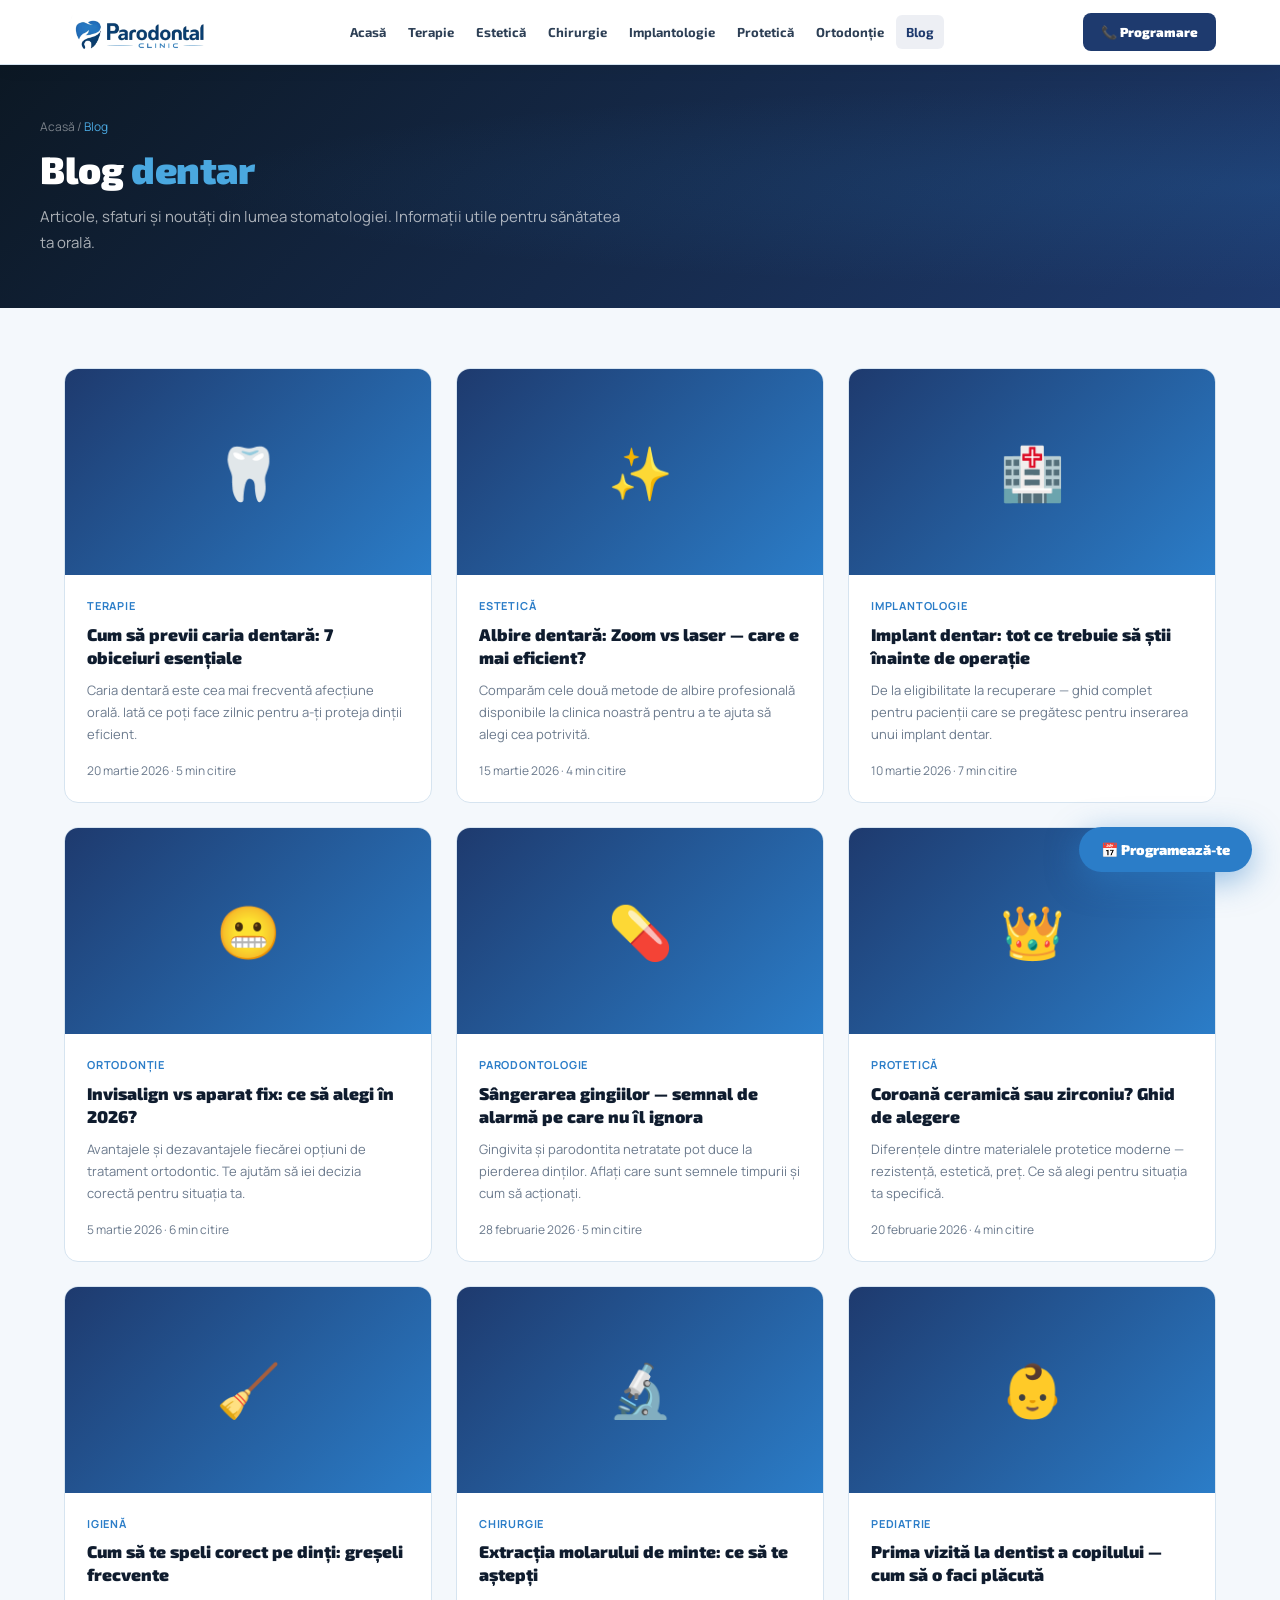
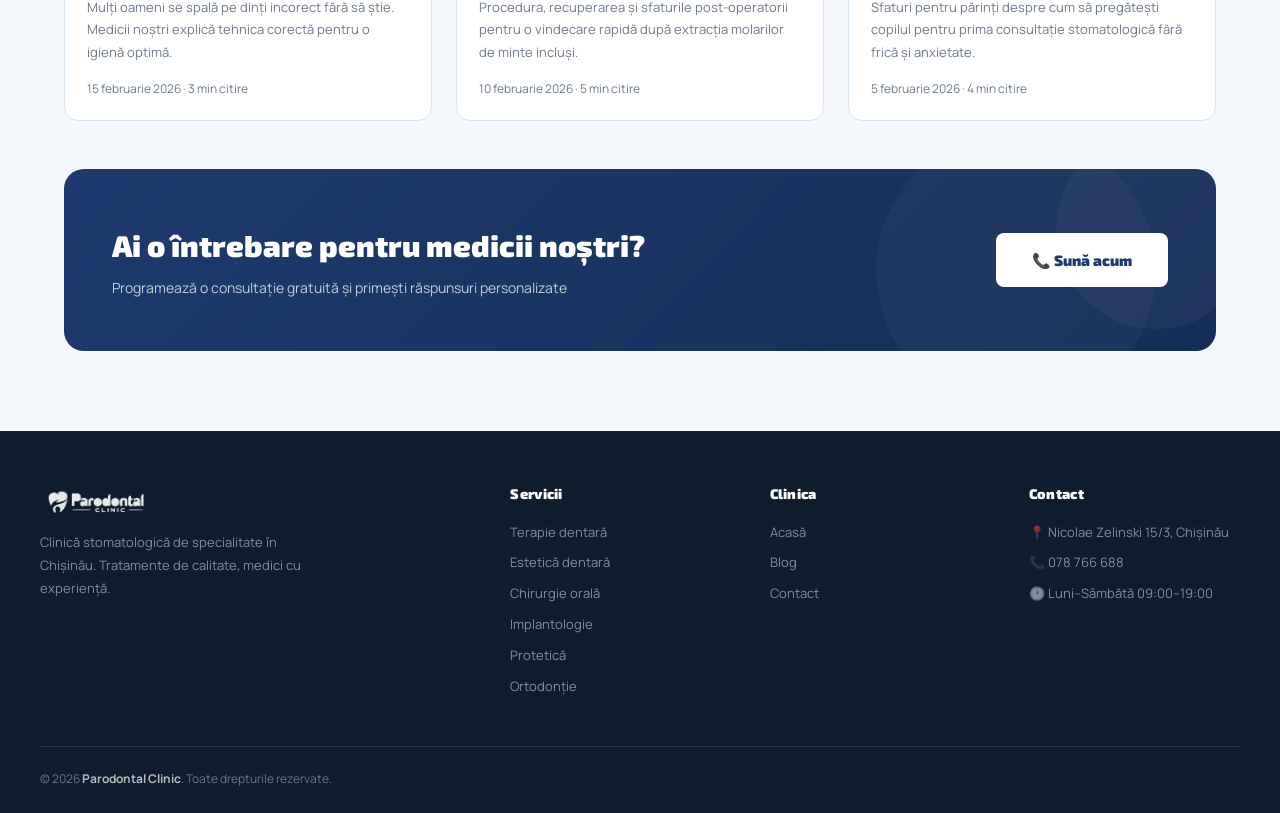
==== commit 7cc696f7: "Update phone 078 766 688 and address Nicolae Zelinski 15/3" ====
--- a/blog.html
+++ b/blog.html
@@ -20,14 +20,14 @@
       <a href="index.html">Acasă</a><a href="terapie.html">Terapie</a><a href="estetica.html">Estetică</a><a href="chirurgie.html">Chirurgie</a><a href="implantologie.html">Implantologie</a><a href="protetica.html">Protetică</a><a href="ortodontie.html">Ortodonție</a>
       <a href="blog.html" class="active">Blog</a>
     </nav>
-    <a href="tel:+37360000000" class="hdr-phone">📞 Programare</a>
+    <a href="tel:+37307876688" class="hdr-phone">📞 Programare</a>
     <button class="hamburger" id="hamburger"><span></span><span></span><span></span></button>
   </div>
 </header>
 <div class="mobile-nav" id="mobileNav">
   <a href="index.html">🏠 Acasă</a><a href="terapie.html">🦷 Terapie</a><a href="estetica.html">✨ Estetică</a><a href="chirurgie.html">🔬 Chirurgie</a><a href="implantologie.html">🏥 Implantologie</a><a href="protetica.html">👑 Protetică</a><a href="ortodontie.html">😬 Ortodonție</a>
   <a href="blog.html" class="active">📝 Blog</a>
-  <a href="tel:+37360000000" class="mob-phone">📞 Sună acum</a>
+  <a href="tel:+37307876688" class="mob-phone">📞 Sună acum</a>
 </div>
 
 <div class="page-hero">
@@ -126,7 +126,7 @@
   <div style="margin-top:48px">
     <div class="cta-banner anim">
       <div class="cta-text"><h2>Ai o întrebare pentru medicii noștri?</h2><p>Programează o consultație gratuită și primești răspunsuri personalizate</p></div>
-      <a href="tel:+37360000000" class="btn-white">📞 Sună acum</a>
+      <a href="tel:+37307876688" class="btn-white">📞 Sună acum</a>
     </div>
   </div>
 </div>
@@ -137,7 +137,7 @@
       <div class="footer-brand"><div class="footer-logo"><img src="logo.png" alt="Parodontal Clinic" onerror="this.style.display='none';this.nextElementSibling.style.display='block'"><span class="footer-logo-text" style="display:none">Parodontal Clinic</span></div><p>Clinică stomatologică de specialitate în Chișinău. Tratamente de calitate, medici cu experiență.</p></div>
       <div class="footer-col"><h4>Servicii</h4><a href="terapie.html">Terapie dentară</a><a href="estetica.html">Estetică dentară</a><a href="chirurgie.html">Chirurgie orală</a><a href="implantologie.html">Implantologie</a><a href="protetica.html">Protetică</a><a href="ortodontie.html">Ortodonție</a></div>
       <div class="footer-col"><h4>Clinica</h4><a href="index.html">Acasă</a><a href="blog.html">Blog</a><a href="#">Contact</a></div>
-      <div class="footer-col"><h4>Contact</h4><p>📍 Chișinău, Moldova</p><p>📞 +373 600 000 00</p><p>🕐 Luni–Sâmbătă 09:00–19:00</p></div>
+      <div class="footer-col"><h4>Contact</h4><p>📍 Nicolae Zelinski 15/3, Chișinău</p><p>📞 078 766 688</p><p>🕐 Luni–Sâmbătă 09:00–19:00</p></div>
     </div>
     <div class="footer-bottom"><span>© 2026 <strong>Parodontal Clinic</strong>. Toate drepturile rezervate.</span></div>
   </div>
--- a/style.css
+++ b/style.css
@@ -37,16 +37,17 @@
 .delay-6{transition-delay:.6s}
 
 /* ─── HEADER / NAV ─── */
-.hdr{background:var(--primary);position:sticky;top:0;z-index:200;box-shadow:0 2px 16px rgba(0,0,0,.2)}
+.hdr{background:#fff;position:sticky;top:0;z-index:200;box-shadow:0 2px 16px rgba(0,0,0,.08);border-bottom:1px solid var(--border)}
 .hdr-inner{max-width:var(--max);margin:0 auto;display:flex;align-items:center;justify-content:space-between;padding:0 24px;height:64px}
-.logo img{height:38px;width:auto}
+.logo img{height:46px;width:auto}
 .logo-text{font-family:'Exo 2',sans-serif;font-size:20px;font-weight:900;color:#fff;letter-spacing:-.3px}
 .logo-text em{color:var(--blue2);font-style:normal}
 .nav{display:flex;align-items:center;gap:2px}
-.nav a{font-family:'Exo 2',sans-serif;font-size:13px;font-weight:700;color:rgba(255,255,255,.78);padding:7px 10px;border-radius:6px;transition:all .2s;white-space:nowrap}
-.nav a:hover,.nav a.active{color:#fff;background:rgba(255,255,255,.12)}
-.hdr-phone{background:var(--blue);border-radius:var(--rs);padding:9px 18px;color:#fff;font-family:'Exo 2',sans-serif;font-size:13px;font-weight:900;white-space:nowrap;margin-left:14px;transition:background .2s,transform .15s}
-.hdr-phone:hover{background:#2370b5;transform:scale(1.04)}
+.nav a{font-family:'Exo 2',sans-serif;font-size:13px;font-weight:700;color:var(--ink2);padding:7px 10px;border-radius:6px;transition:all .2s;white-space:nowrap}
+.nav a:hover{color:var(--primary);background:rgba(30,58,110,.06)}
+.nav a.active{color:var(--primary);background:rgba(30,58,110,.08)}
+.hdr-phone{background:var(--primary);border-radius:var(--rs);padding:9px 18px;color:#fff;font-family:'Exo 2',sans-serif;font-size:13px;font-weight:900;white-space:nowrap;margin-left:14px;transition:background .2s,transform .15s}
+.hdr-phone:hover{background:var(--primary2);transform:scale(1.04)}
 
 /* hamburger */
 .hamburger{display:none;flex-direction:column;gap:5px;cursor:pointer;padding:8px;background:none;border:none}
@@ -56,11 +57,12 @@
 .hamburger.open span:nth-child(3){transform:translateY(-7px) rotate(-45deg)}
 
 /* mobile nav */
-.mobile-nav{display:none;position:fixed;top:64px;left:0;right:0;bottom:0;background:var(--primary);z-index:199;overflow-y:auto;padding:16px}
+.mobile-nav{display:none;position:fixed;top:64px;left:0;right:0;bottom:0;background:#fff;z-index:199;overflow-y:auto;padding:16px;border-top:1px solid var(--border)}
 .mobile-nav.open{display:block}
-.mobile-nav a{display:block;font-family:'Exo 2',sans-serif;font-size:16px;font-weight:700;color:rgba(255,255,255,.8);padding:15px 16px;border-bottom:1px solid rgba(255,255,255,.1);border-radius:var(--rs);transition:background .15s}
-.mobile-nav a:hover,.mobile-nav a.active{color:#fff;background:rgba(255,255,255,.1)}
-.mob-phone{display:block;background:var(--blue);color:#fff;text-align:center;font-family:'Exo 2',sans-serif;font-size:16px;font-weight:900;padding:16px;border-radius:var(--rs);margin-top:16px}
+.mobile-nav a{display:block;font-family:'Exo 2',sans-serif;font-size:16px;font-weight:700;color:var(--ink2);padding:15px 16px;border-bottom:1px solid var(--border);border-radius:var(--rs);transition:background .15s}
+.mobile-nav a:hover,.mobile-nav a.active{color:var(--primary);background:rgba(30,58,110,.06)}
+.mob-phone{display:block;background:var(--primary);color:#fff;text-align:center;font-family:'Exo 2',sans-serif;font-size:16px;font-weight:900;padding:16px;border-radius:var(--rs);margin-top:16px}
+.hamburger span{background:var(--ink)}
 
 /* ─── HERO ─── */
 .hero{background:linear-gradient(135deg,#0c1824 0%,var(--primary) 100%);padding:80px 24px 72px;position:relative;overflow:hidden}
@@ -131,6 +133,7 @@
 
 /* ─── DOCTORS ─── */
 .doctors-grid{display:grid;grid-template-columns:repeat(4,1fr);gap:20px}
+.doctors-grid--2{grid-template-columns:repeat(2,1fr);max-width:600px;margin:0 auto}
 .doc-card{background:var(--white);border:1px solid var(--border);border-radius:var(--r);padding:28px 18px;text-align:center;transition:box-shadow .25s,transform .25s}
 .doc-card:hover{box-shadow:0 8px 32px rgba(30,58,110,.1);transform:translateY(-4px)}
 .doc-avatar{width:76px;height:76px;border-radius:50%;background:linear-gradient(135deg,var(--primary),var(--blue));display:flex;align-items:center;justify-content:center;font-size:32px;margin:0 auto 14px;transition:transform .3s}
@@ -205,11 +208,11 @@
 @keyframes pulse{0%,100%{box-shadow:0 8px 32px rgba(43,125,200,.5)}50%{box-shadow:0 8px 40px rgba(43,125,200,.8)}}
 
 /* ─── MODAL ─── */
-.modal{display:none;position:fixed;inset:0;z-index:500;align-items:center;justify-content:center;padding:16px}
+.modal{display:none;position:fixed;inset:0;z-index:500;align-items:center;justify-content:center;padding:16px;overflow-y:auto}
 .modal.open{display:flex}
-.modal-overlay{position:absolute;inset:0;background:rgba(10,20,40,.7);backdrop-filter:blur(4px)}
-.modal-box{position:relative;z-index:1;background:#fff;border-radius:20px;padding:36px;width:100%;max-width:480px;max-height:90vh;overflow-y:auto;transform:scale(.9) translateY(20px);opacity:0;transition:transform .3s ease,opacity .3s ease}
-.modal-box.in{transform:scale(1) translateY(0);opacity:1}
+.modal-overlay{position:fixed;inset:0;background:rgba(10,20,40,.7);backdrop-filter:blur(4px)}
+.modal-box{position:relative;z-index:1;background:#fff;border-radius:20px;padding:36px;width:100%;max-width:480px;max-height:90vh;overflow-y:auto;opacity:0;translateY(20px);transition:opacity .3s ease,margin-top .3s ease;margin:auto;margin-top:40px}
+.modal-box.in{opacity:1;margin-top:0}
 .modal-close{position:absolute;top:16px;right:16px;background:var(--bg);border:none;border-radius:50%;width:32px;height:32px;cursor:pointer;font-size:16px;display:flex;align-items:center;justify-content:center;transition:background .2s;color:var(--ink)}
 .modal-close:hover{background:var(--border)}
 .modal-title{font-family:'Exo 2',sans-serif;font-size:22px;font-weight:900;color:var(--ink);margin-bottom:4px}
@@ -220,7 +223,8 @@
 .form-group label{display:block;font-size:12px;font-weight:700;color:var(--ink2);margin-bottom:6px;text-transform:uppercase;letter-spacing:.4px}
 .form-group input,
 .form-group select,
-.form-group textarea{width:100%;background:var(--bg);border:2px solid var(--border);border-radius:var(--rs);padding:12px 14px;font-family:'Manrope',sans-serif;font-size:14px;color:var(--ink);transition:border-color .2s,box-shadow .2s;outline:none}
+.form-group textarea{width:100%;background:var(--bg);border:2px solid var(--border);border-radius:var(--rs);padding:12px 14px;font-family:'Manrope',sans-serif;font-size:16px;color:var(--ink);transition:border-color .2s,box-shadow .2s;outline:none;-webkit-appearance:none;appearance:none}
+.form-group select{background-image:url("data:image/svg+xml,%3Csvg xmlns='http://www.w3.org/2000/svg' width='12' height='8'%3E%3Cpath d='M1 1l5 5 5-5' stroke='%236B7A8D' stroke-width='2' fill='none' stroke-linecap='round'/%3E%3C/svg%3E");background-repeat:no-repeat;background-position:right 14px center;padding-right:36px}
 .form-group input:focus,
 .form-group select:focus,
 .form-group textarea:focus{border-color:var(--blue);box-shadow:0 0 0 3px rgba(43,125,200,.12)}
